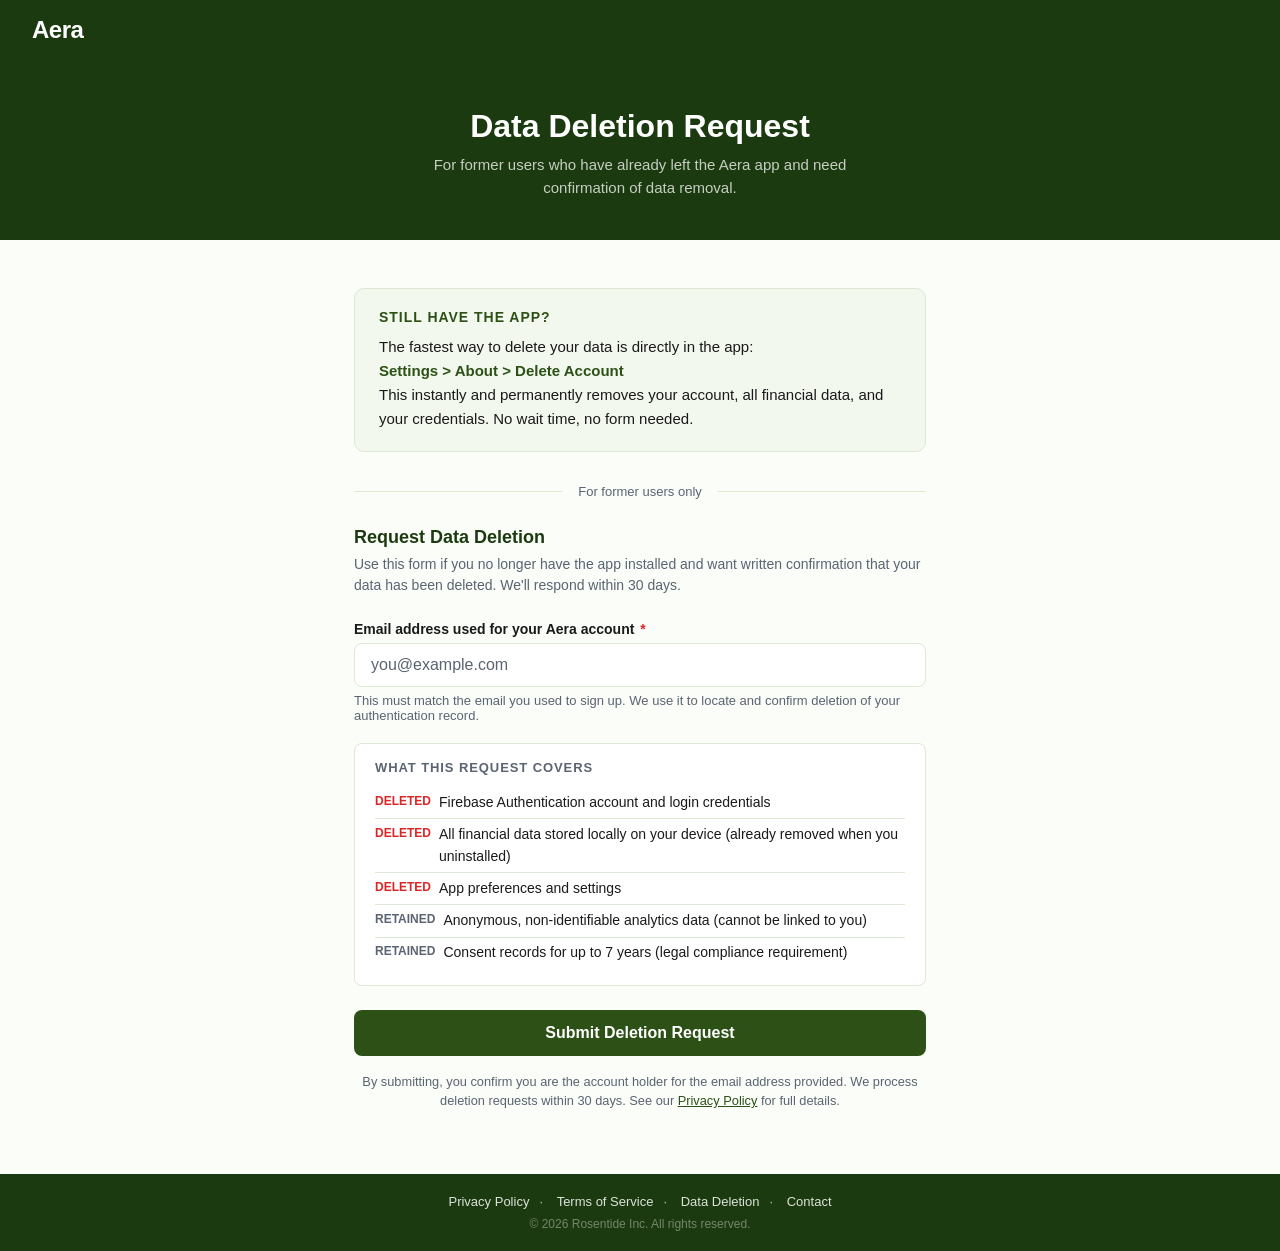
==== delete/index.html @ 447d2ba0 "Initial site — compliance pages + placeholder homepage - index.html: placeholder homepage with Aera " ====
<!DOCTYPE html>
<html lang="en">
<head>
  <meta charset="UTF-8" />
  <meta name="viewport" content="width=device-width, initial-scale=1.0" />
  <title>Data Deletion Request — Aera</title>
  <meta name="description" content="Request deletion of your Aera account data. For former users whose accounts have already been deleted in-app." />
  <style>
    *, *::before, *::after { box-sizing: border-box; margin: 0; padding: 0; }

    :root {
      --green-dark:  #1C3A0F;
      --green-brand: #2D5016;
      --green-tint:  #F2F8EE;
      --bg:          #FAFDF8;
      --white:       #FFFFFF;
      --text:        #1A1A1A;
      --text-muted:  #5A6472;
      --border:      #DDE8D5;
      --red-soft:    #FEF2F2;
      --red-border:  #FECACA;
    }

    body {
      font-family: -apple-system, BlinkMacSystemFont, "Segoe UI", Roboto, Helvetica, Arial, sans-serif;
      background: var(--bg);
      color: var(--text);
      min-height: 100vh;
      display: flex;
      flex-direction: column;
    }

    nav {
      background: var(--green-dark);
      padding: 0 2rem;
      height: 60px;
      display: flex;
      align-items: center;
    }
    .wordmark {
      font-size: 1.5rem;
      font-weight: 700;
      color: var(--white);
      letter-spacing: -0.02em;
      text-decoration: none;
    }

    .page-header {
      background: var(--green-dark);
      color: var(--white);
      padding: 3rem 2rem 2.5rem;
      text-align: center;
    }
    .page-header h1 { font-size: 2rem; font-weight: 700; margin-bottom: 0.5rem; }
    .page-header .sub { font-size: 0.9375rem; opacity: 0.75; max-width: 480px; margin: 0 auto; line-height: 1.55; }

    main {
      flex: 1;
      max-width: 620px;
      width: 100%;
      margin: 0 auto;
      padding: 3rem 1.5rem 4rem;
    }

    /* In-app prompt */
    .in-app-notice {
      background: var(--green-tint);
      border: 1px solid var(--border);
      border-radius: 10px;
      padding: 1.25rem 1.5rem;
      margin-bottom: 2rem;
    }
    .in-app-notice h2 {
      font-size: 0.875rem;
      font-weight: 700;
      text-transform: uppercase;
      letter-spacing: 0.07em;
      color: var(--green-brand);
      margin-bottom: 0.625rem;
    }
    .in-app-notice p { font-size: 0.9375rem; line-height: 1.6; }
    .in-app-notice strong { color: var(--green-brand); }

    /* Divider */
    .divider {
      display: flex;
      align-items: center;
      gap: 1rem;
      margin: 1.75rem 0;
      color: var(--text-muted);
      font-size: 0.8125rem;
    }
    .divider::before, .divider::after {
      content: "";
      flex: 1;
      height: 1px;
      background: var(--border);
    }

    /* Form section */
    .form-section h2 {
      font-size: 1.125rem;
      font-weight: 700;
      color: var(--green-dark);
      margin-bottom: 0.375rem;
    }
    .form-section .form-desc {
      font-size: 0.875rem;
      color: var(--text-muted);
      margin-bottom: 1.5rem;
      line-height: 1.55;
    }

    label {
      display: block;
      font-size: 0.875rem;
      font-weight: 600;
      color: var(--text);
      margin-bottom: 0.375rem;
    }
    label .req { color: #DC2626; margin-left: 2px; }

    input[type="email"] {
      width: 100%;
      padding: 0.75rem 1rem;
      border: 1.5px solid var(--border);
      border-radius: 8px;
      font-size: 1rem;
      font-family: inherit;
      color: var(--text);
      background: var(--white);
      outline: none;
      transition: border-color 0.15s;
    }
    input[type="email"]:focus { border-color: var(--green-brand); }
    input[type="email"]::placeholder { color: var(--text-muted); }

    .field { margin-bottom: 1.25rem; }
    .field-hint {
      font-size: 0.8125rem;
      color: var(--text-muted);
      margin-top: 0.375rem;
    }

    /* What gets deleted */
    .deletion-details {
      background: var(--white);
      border: 1px solid var(--border);
      border-radius: 8px;
      padding: 1rem 1.25rem;
      margin-bottom: 1.5rem;
    }
    .deletion-details h3 {
      font-size: 0.8125rem;
      font-weight: 700;
      text-transform: uppercase;
      letter-spacing: 0.07em;
      color: var(--text-muted);
      margin-bottom: 0.75rem;
    }
    .deletion-details ul { list-style: none; }
    .deletion-details li {
      font-size: 0.875rem;
      line-height: 1.55;
      padding: 0.3rem 0;
      display: flex;
      gap: 0.5rem;
      border-bottom: 1px solid var(--border);
    }
    .deletion-details li:last-child { border-bottom: none; }
    .deletion-details li .icon { flex-shrink: 0; }
    .del { color: #DC2626; font-weight: 600; font-size: 0.75rem; }
    .ret { color: var(--text-muted); font-weight: 600; font-size: 0.75rem; }

    button[type="submit"] {
      width: 100%;
      padding: 0.875rem;
      background: var(--green-brand);
      color: var(--white);
      border: none;
      border-radius: 8px;
      font-size: 1rem;
      font-weight: 600;
      font-family: inherit;
      cursor: pointer;
      transition: background 0.15s;
    }
    button[type="submit"]:hover { background: var(--green-dark); }

    .legal-note {
      font-size: 0.8rem;
      color: var(--text-muted);
      text-align: center;
      margin-top: 1rem;
      line-height: 1.5;
    }
    a { color: var(--green-brand); }
    a:hover { text-decoration: underline; }

    footer {
      background: var(--green-dark);
      color: rgba(255,255,255,0.7);
      padding: 1.25rem 2rem;
      text-align: center;
      font-size: 0.8125rem;
    }
    footer a { color: rgba(255,255,255,0.85); text-decoration: none; margin: 0 0.625rem; }
    footer a:hover { text-decoration: underline; }
    .footer-links { margin-bottom: 0.5rem; }
    .footer-copy { opacity: 0.55; font-size: 0.75rem; }
  </style>
</head>
<body>

  <nav><a class="wordmark" href="/">Aera</a></nav>

  <div class="page-header">
    <h1>Data Deletion Request</h1>
    <p class="sub">For former users who have already left the Aera app and need confirmation of data removal.</p>
  </div>

  <main>

    <!-- In-app first -->
    <div class="in-app-notice">
      <h2>Still have the app?</h2>
      <p>The fastest way to delete your data is directly in the app:<br>
        <strong>Settings &gt; About &gt; Delete Account</strong><br>
        This instantly and permanently removes your account, all financial data, and your credentials. No wait time, no form needed.
      </p>
    </div>

    <div class="divider">For former users only</div>

    <!-- Form -->
    <div class="form-section">
      <h2>Request Data Deletion</h2>
      <p class="form-desc">
        Use this form if you no longer have the app installed and want written confirmation that your data has been deleted. We'll respond within 30 days.
      </p>

      <form action="https://formspree.io/f/YOUR_FORMSPREE_ID" method="POST">

        <div class="field">
          <label for="email">Email address used for your Aera account <span class="req">*</span></label>
          <input
            type="email"
            id="email"
            name="email"
            placeholder="you@example.com"
            required
            autocomplete="email"
          />
          <div class="field-hint">This must match the email you used to sign up. We use it to locate and confirm deletion of your authentication record.</div>
        </div>

        <!-- Hidden fields for Formspree -->
        <input type="hidden" name="_subject" value="Aera Data Deletion Request" />
        <input type="hidden" name="_replyto" value="" />
        <input type="text" name="_gotcha" style="display:none" />

        <!-- What gets deleted -->
        <div class="deletion-details">
          <h3>What this request covers</h3>
          <ul>
            <li><span class="del">DELETED</span> Firebase Authentication account and login credentials</li>
            <li><span class="del">DELETED</span> All financial data stored locally on your device (already removed when you uninstalled)</li>
            <li><span class="del">DELETED</span> App preferences and settings</li>
            <li><span class="ret">RETAINED</span> Anonymous, non-identifiable analytics data (cannot be linked to you)</li>
            <li><span class="ret">RETAINED</span> Consent records for up to 7 years (legal compliance requirement)</li>
          </ul>
        </div>

        <button type="submit">Submit Deletion Request</button>

        <p class="legal-note">
          By submitting, you confirm you are the account holder for the email address provided.
          We process deletion requests within 30 days. See our <a href="/privacy/">Privacy Policy</a> for full details.
        </p>

      </form>
    </div>

  </main>

  <footer>
    <div class="footer-links">
      <a href="/privacy/">Privacy Policy</a>·
      <a href="/terms/">Terms of Service</a>·
      <a href="/delete/">Data Deletion</a>·
      <a href="mailto:support@aeramoney.com">Contact</a>
    </div>
    <div class="footer-copy">&copy; 2026 Rosentide Inc. All rights reserved.</div>
  </footer>

</body>
</html>
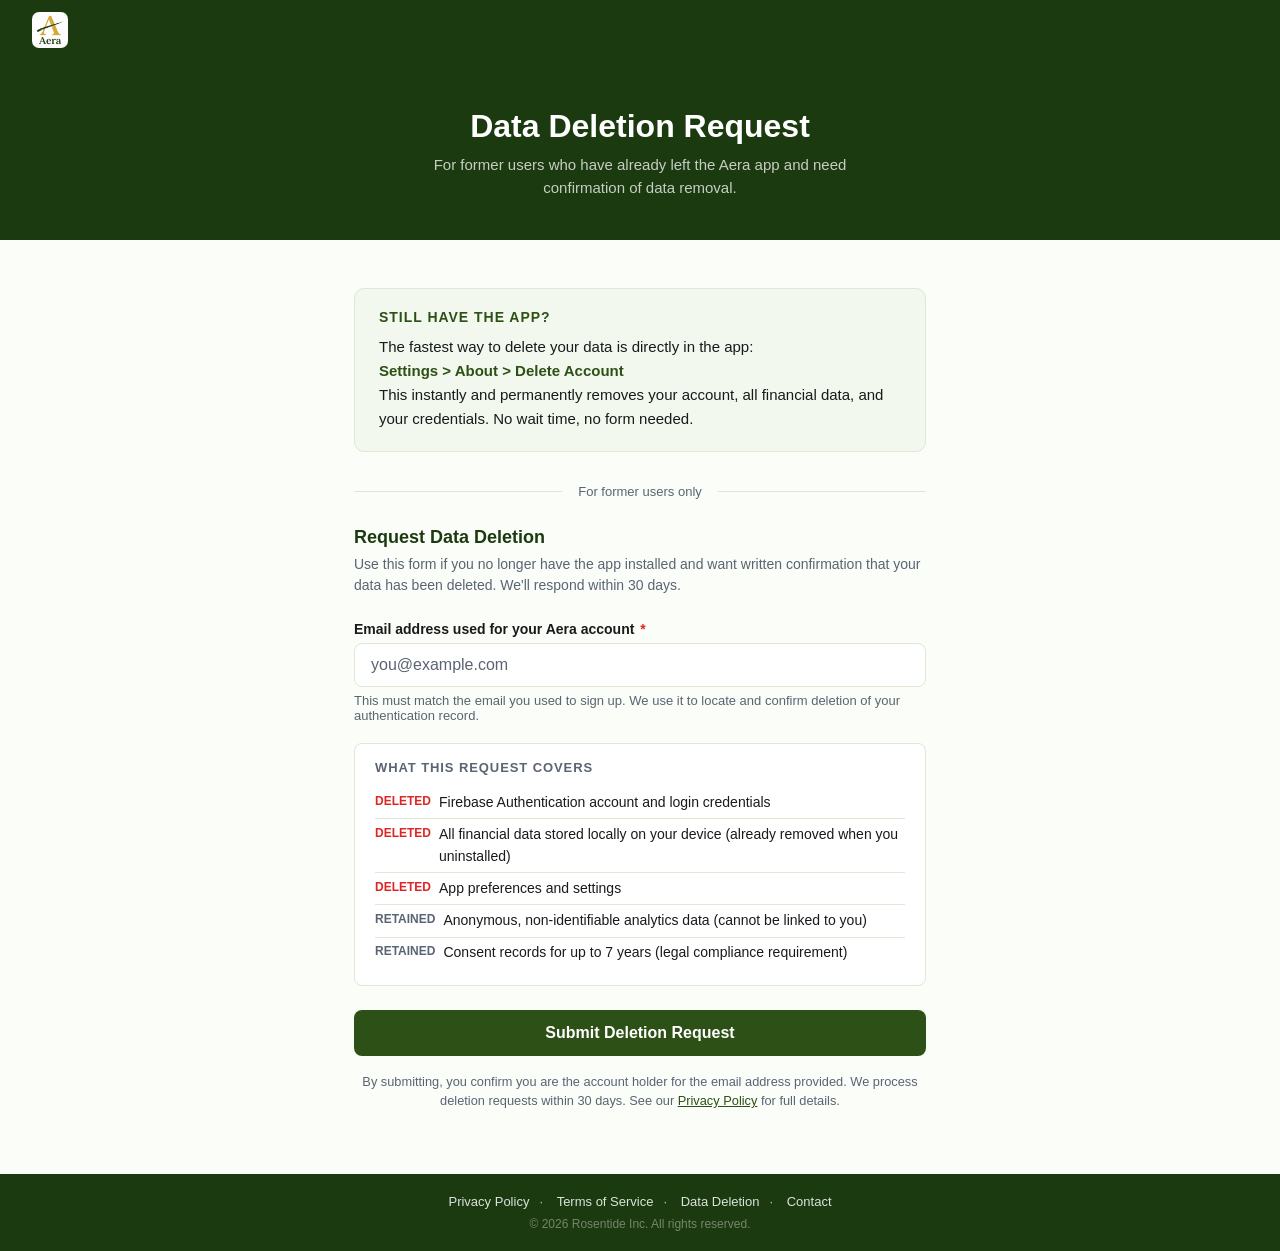
==== commit 1cb8067d: "Use real Aera logo across all pages (nav + favicon) - Copy aera_logo_full.png and ic_launcher_foregr" ====
--- a/delete/index.html
+++ b/delete/index.html
@@ -212,7 +212,7 @@
 </head>
 <body>
 
-  <nav><a class="wordmark" href="/">Aera</a></nav>
+  <nav><a class="wordmark" href="/"><img src="/assets/logo/aera-logo.png" alt="Aera" style="height:36px;width:auto;border-radius:7px;display:block;" /></a></nav>
 
   <div class="page-header">
     <h1>Data Deletion Request</h1>
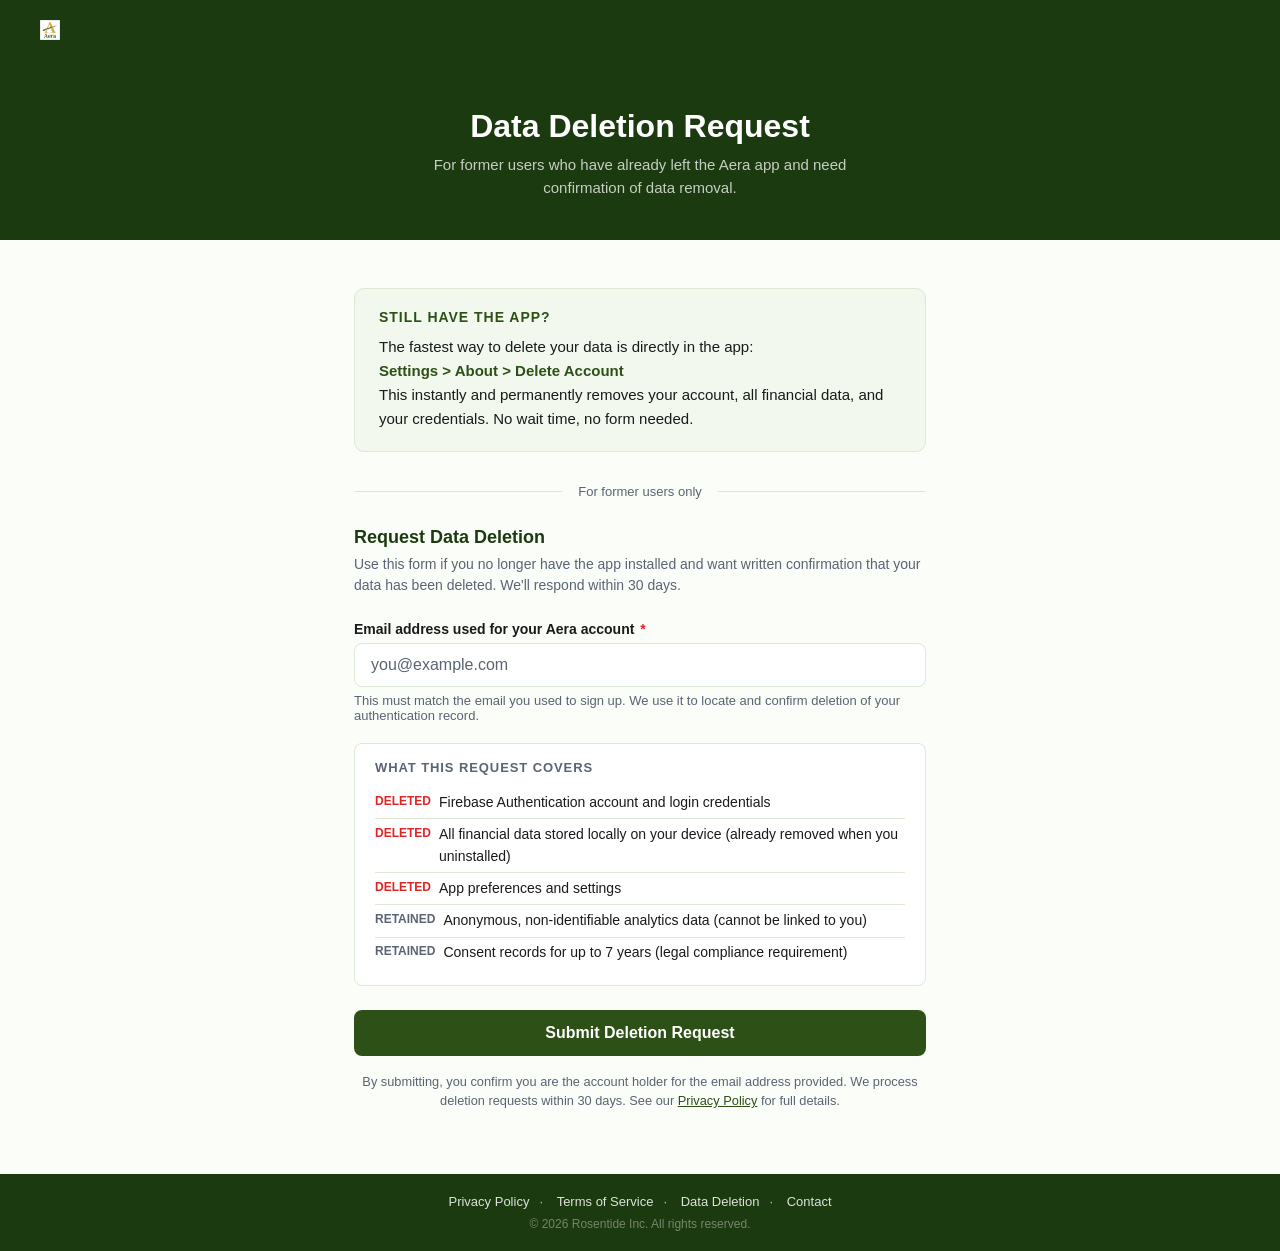
==== commit bd5449d6: "Try aera-logo-fg.webp (transparent bg) in nav + footer across all pages Swap from aera-logo.png (whi" ====
--- a/delete/index.html
+++ b/delete/index.html
@@ -212,7 +212,7 @@
 </head>
 <body>
 
-  <nav><a class="wordmark" href="/"><img src="/assets/logo/aera-logo.png" alt="Aera" style="height:36px;width:auto;border-radius:7px;display:block;" /></a></nav>
+  <nav><a class="wordmark" href="/"><img src="/assets/logo/aera-logo-fg.webp" alt="Aera" style="height:36px;width:auto;border-radius:7px;display:block;" /></a></nav>
 
   <div class="page-header">
     <h1>Data Deletion Request</h1>
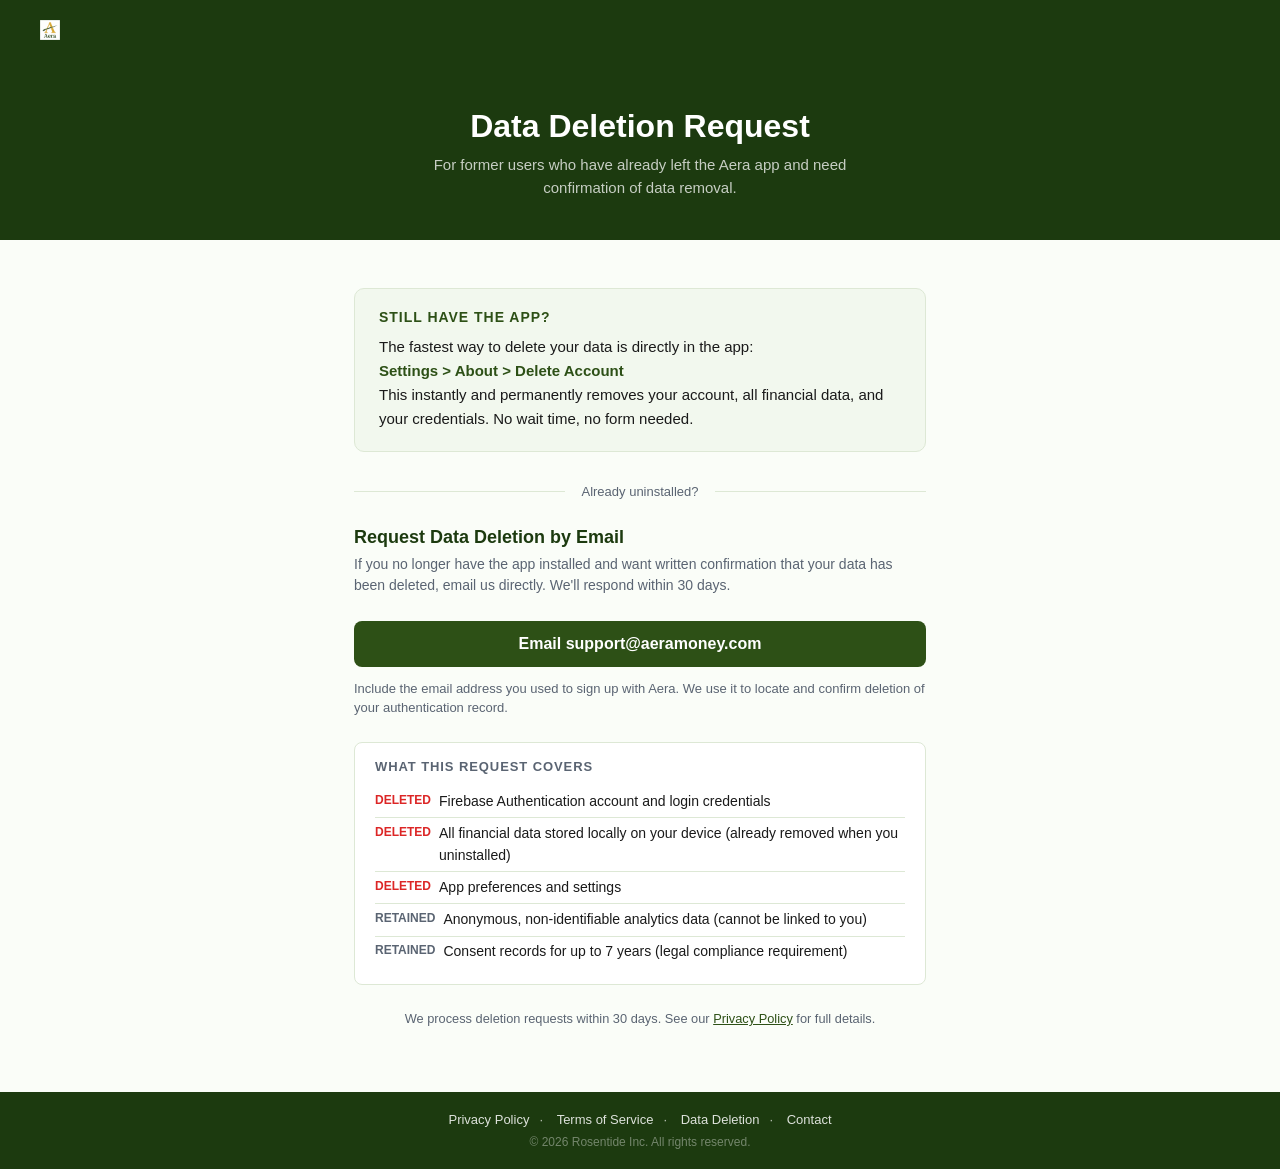
==== commit 52007980: "Unlock full homepage and fix delete page - index.html: Remove Coming Soon lockdown; restore full hom" ====
--- a/delete/index.html
+++ b/delete/index.html
@@ -172,7 +172,8 @@
     .del { color: #DC2626; font-weight: 600; font-size: 0.75rem; }
     .ret { color: var(--text-muted); font-weight: 600; font-size: 0.75rem; }
 
-    button[type="submit"] {
+    .email-cta {
+      display: block;
       width: 100%;
       padding: 0.875rem;
       background: var(--green-brand);
@@ -182,10 +183,19 @@
       font-size: 1rem;
       font-weight: 600;
       font-family: inherit;
-      cursor: pointer;
+      text-align: center;
+      text-decoration: none;
       transition: background 0.15s;
-    }
-    button[type="submit"]:hover { background: var(--green-dark); }
+      margin-bottom: 0.75rem;
+    }
+    .email-cta:hover { background: var(--green-dark); text-decoration: none; }
+
+    .email-hint {
+      font-size: 0.8125rem;
+      color: var(--text-muted);
+      margin-bottom: 1.5rem;
+      line-height: 1.5;
+    }
 
     .legal-note {
       font-size: 0.8rem;
@@ -230,55 +240,36 @@
       </p>
     </div>
 
-    <div class="divider">For former users only</div>
-
-    <!-- Form -->
+    <div class="divider">Already uninstalled?</div>
+
+    <!-- Email contact section -->
     <div class="form-section">
-      <h2>Request Data Deletion</h2>
+      <h2>Request Data Deletion by Email</h2>
       <p class="form-desc">
-        Use this form if you no longer have the app installed and want written confirmation that your data has been deleted. We'll respond within 30 days.
+        If you no longer have the app installed and want written confirmation that your data has been deleted, email us directly. We'll respond within 30 days.
       </p>
 
-      <form action="https://formspree.io/f/YOUR_FORMSPREE_ID" method="POST">
-
-        <div class="field">
-          <label for="email">Email address used for your Aera account <span class="req">*</span></label>
-          <input
-            type="email"
-            id="email"
-            name="email"
-            placeholder="you@example.com"
-            required
-            autocomplete="email"
-          />
-          <div class="field-hint">This must match the email you used to sign up. We use it to locate and confirm deletion of your authentication record.</div>
-        </div>
-
-        <!-- Hidden fields for Formspree -->
-        <input type="hidden" name="_subject" value="Aera Data Deletion Request" />
-        <input type="hidden" name="_replyto" value="" />
-        <input type="text" name="_gotcha" style="display:none" />
-
-        <!-- What gets deleted -->
-        <div class="deletion-details">
-          <h3>What this request covers</h3>
-          <ul>
-            <li><span class="del">DELETED</span> Firebase Authentication account and login credentials</li>
-            <li><span class="del">DELETED</span> All financial data stored locally on your device (already removed when you uninstalled)</li>
-            <li><span class="del">DELETED</span> App preferences and settings</li>
-            <li><span class="ret">RETAINED</span> Anonymous, non-identifiable analytics data (cannot be linked to you)</li>
-            <li><span class="ret">RETAINED</span> Consent records for up to 7 years (legal compliance requirement)</li>
-          </ul>
-        </div>
-
-        <button type="submit">Submit Deletion Request</button>
-
-        <p class="legal-note">
-          By submitting, you confirm you are the account holder for the email address provided.
-          We process deletion requests within 30 days. See our <a href="/privacy/">Privacy Policy</a> for full details.
-        </p>
-
-      </form>
+      <a href="mailto:support@aeramoney.com?subject=Data%20Deletion%20Request&body=Please%20delete%20my%20Aera%20account%20and%20associated%20data.%20My%20account%20email%20address%20is%3A%20" class="email-cta">
+        Email support@aeramoney.com
+      </a>
+
+      <p class="email-hint">Include the email address you used to sign up with Aera. We use it to locate and confirm deletion of your authentication record.</p>
+
+      <!-- What gets deleted -->
+      <div class="deletion-details">
+        <h3>What this request covers</h3>
+        <ul>
+          <li><span class="del">DELETED</span> Firebase Authentication account and login credentials</li>
+          <li><span class="del">DELETED</span> All financial data stored locally on your device (already removed when you uninstalled)</li>
+          <li><span class="del">DELETED</span> App preferences and settings</li>
+          <li><span class="ret">RETAINED</span> Anonymous, non-identifiable analytics data (cannot be linked to you)</li>
+          <li><span class="ret">RETAINED</span> Consent records for up to 7 years (legal compliance requirement)</li>
+        </ul>
+      </div>
+
+      <p class="legal-note">
+        We process deletion requests within 30 days. See our <a href="/privacy/">Privacy Policy</a> for full details.
+      </p>
     </div>
 
   </main>
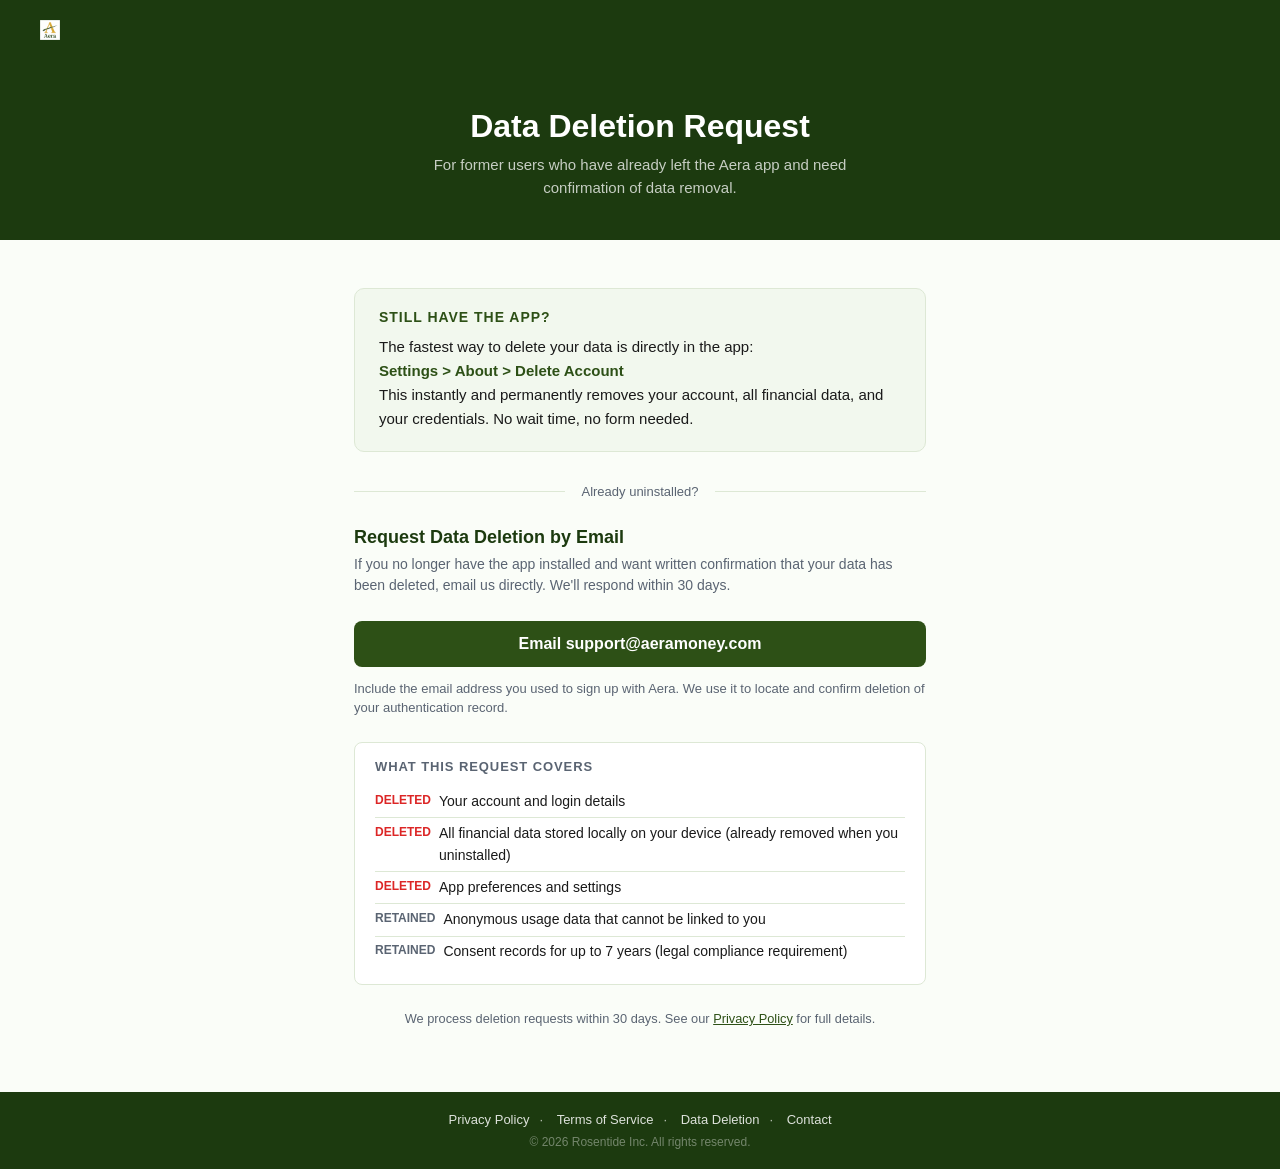
==== commit 0ab3fa59: "Simplify delete page copy — plain language per Kowalevski flag - "Firebase Authentication account an" ====
--- a/delete/index.html
+++ b/delete/index.html
@@ -259,10 +259,10 @@
       <div class="deletion-details">
         <h3>What this request covers</h3>
         <ul>
-          <li><span class="del">DELETED</span> Firebase Authentication account and login credentials</li>
+          <li><span class="del">DELETED</span> Your account and login details</li>
           <li><span class="del">DELETED</span> All financial data stored locally on your device (already removed when you uninstalled)</li>
           <li><span class="del">DELETED</span> App preferences and settings</li>
-          <li><span class="ret">RETAINED</span> Anonymous, non-identifiable analytics data (cannot be linked to you)</li>
+          <li><span class="ret">RETAINED</span> Anonymous usage data that cannot be linked to you</li>
           <li><span class="ret">RETAINED</span> Consent records for up to 7 years (legal compliance requirement)</li>
         </ul>
       </div>
